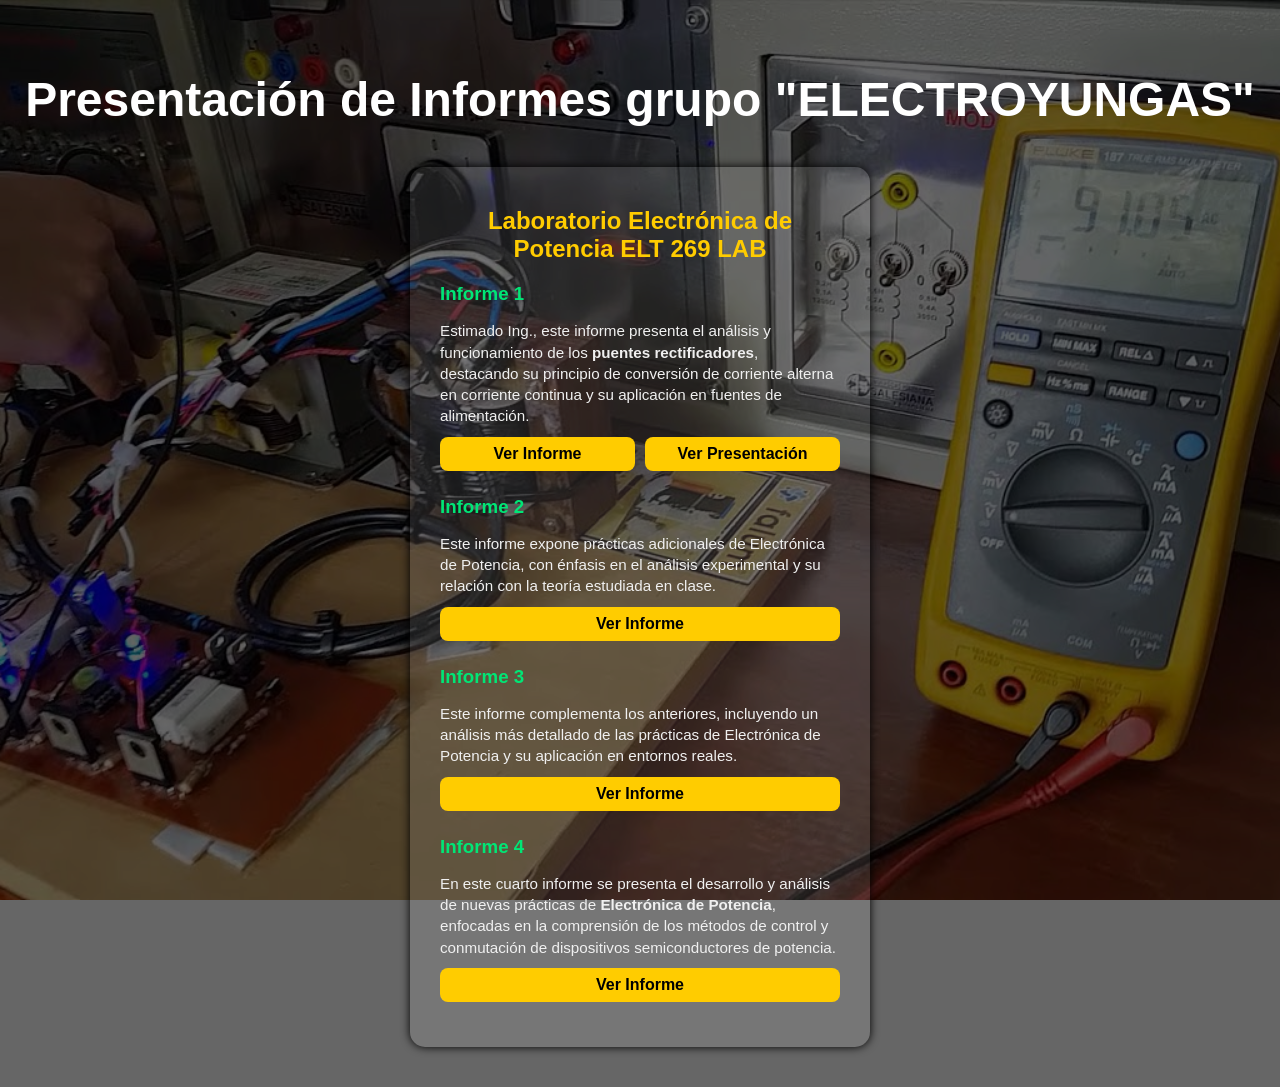
==== index.html @ ff1cd010 "Initial Commit" ====
<!DOCTYPE html>
<html lang="es">
<head>
  <meta charset="UTF-8">
  <title>Presentación de Informes</title>
  <link rel="stylesheet" href="style.css">
</head>
<body>
  <div class="overlay">
    <h1>Presentación de Informes grupo "ELECTROYUNGAS"</h1>
    <div class="materias">
      
      <!-- Materia 1 -->
      <div class="materia">
        <h2>Laboratorio Electrónica de Potencia ELT 269 LAB</h2>
        
        <!-- Informe 1 -->
        <div class="informe">
          <h3>Informe 1</h3>
          <p>
            Estimado Ing., este informe presenta el análisis y funcionamiento de los 
            <strong>puentes rectificadores</strong>, destacando su principio de conversión 
            de corriente alterna en corriente continua y su aplicación en fuentes de alimentación.
          </p>
          <div class="botones">
            <a href="https://docs.google.com/document/d/13tBvNMv3QssZ59naB4xxZRlHydk0UFiBJuLDNBERb7E/edit?usp=sharing" target="_blank">
              Ver Informe
            </a>
            <a href="https://www.canva.com/design/DAGypgE8FPc/jbNqWYbrwg2-ulMjfQarPw/edit?utm_content=DAGypgE8FPc&utm_campaign=designshare&utm_medium=link2&utm_source=sharebutton" target="_blank">
              Ver Presentación
            </a>
          </div>
        </div>

        <!-- Informe 2 -->
        <div class="informe">
          <h3>Informe 2</h3>
          <p>
            Este informe expone prácticas adicionales de Electrónica de Potencia, con 
            énfasis en el análisis experimental y su relación con la teoría estudiada en clase.
          </p>
          <div class="botones">
            <a href="https://docs.google.com/document/d/15ueU_5zdrtqamwUefFPi_OGFDBPoNG1Umf9JYPYOMIY/edit?tab=t.0" target="_blank">
              Ver Informe
            </a>
          </div>
        </div>

        <!-- Informe 3 -->
        <div class="informe">
          <h3>Informe 3</h3>
          <p>
            Este informe complementa los anteriores, incluyendo un análisis más detallado 
            de las prácticas de Electrónica de Potencia y su aplicación en entornos reales.
          </p>
          <div class="botones">
            <a href="https://docs.google.com/document/d/1NW2rpn6GUglO9C6VULrVxtNxUHVk1zSYzwfw1SOOIrk/edit?tab=t.0" target="_blank">
              Ver Informe
            </a>
          </div>
        </div>

        <!-- Informe 4 (nuevo) -->
        <div class="informe">
          <h3>Informe 4</h3>
          <p>
            En este cuarto informe se presenta el desarrollo y análisis de nuevas prácticas de 
            <strong>Electrónica de Potencia</strong>, enfocadas en la comprensión de los métodos 
            de control y conmutación de dispositivos semiconductores de potencia.
          </p>
          <div class="botones">
            <a href="https://docs.google.com/document/d/1Zd4hVSQu0c6PB7vIRrndIyfEV81gLl6BtMgcRX7oHMU/edit?tab=t.0" target="_blank">
              Ver Informe
            </a>
            <!-- Si tienes una presentación para este informe, puedes agregar otro enlace -->
          </div>
        </div>

      </div>

    </div>
  </div>
</body>
</html>
---- style.css ----
body {
  margin: 0;
  padding: 0;
  font-family: Arial, sans-serif;
  color: white;
  text-align: center;
  background: url("tu-foto.jpg") no-repeat center center fixed;
  background-size: cover;
}

.overlay {
  background-color: rgba(0,0,0,0.6);
  min-height: 100vh;
  padding: 40px 20px;
}

h1 {
  font-size: 3rem;
  margin-bottom: 40px;
}

.materias {
  display: flex;
  gap: 50px;
  flex-wrap: wrap;
  justify-content: center;
}

.materia {
  background: rgba(255, 255, 255, 0.1);
  padding: 20px 30px;
  border-radius: 15px;
  box-shadow: 0 0 10px black;
  min-width: 300px;
  max-width: 400px;
  text-align: left;
}

.materia h2 {
  margin-bottom: 20px;
  color: #ffcc00;
  text-align: center;
}

.informe {
  margin-bottom: 25px;
}

.informe h3 {
  margin-bottom: 10px;
  color: #00e676;
}

.informe p {
  font-size: 0.95rem;
  line-height: 1.4;
  margin-bottom: 10px;
  color: #f0f0f0;
}

.botones {
  display: flex;
  gap: 10px;
  margin-top: 10px;
}

.botones a {
  flex: 1;
  text-align: center;
  background: #ffcc00;
  color: black;
  text-decoration: none;
  font-weight: bold;
  padding: 8px 15px;
  border-radius: 8px;
  transition: background 0.3s;
}

.botones a:hover {
  background: #ffaa00;
}
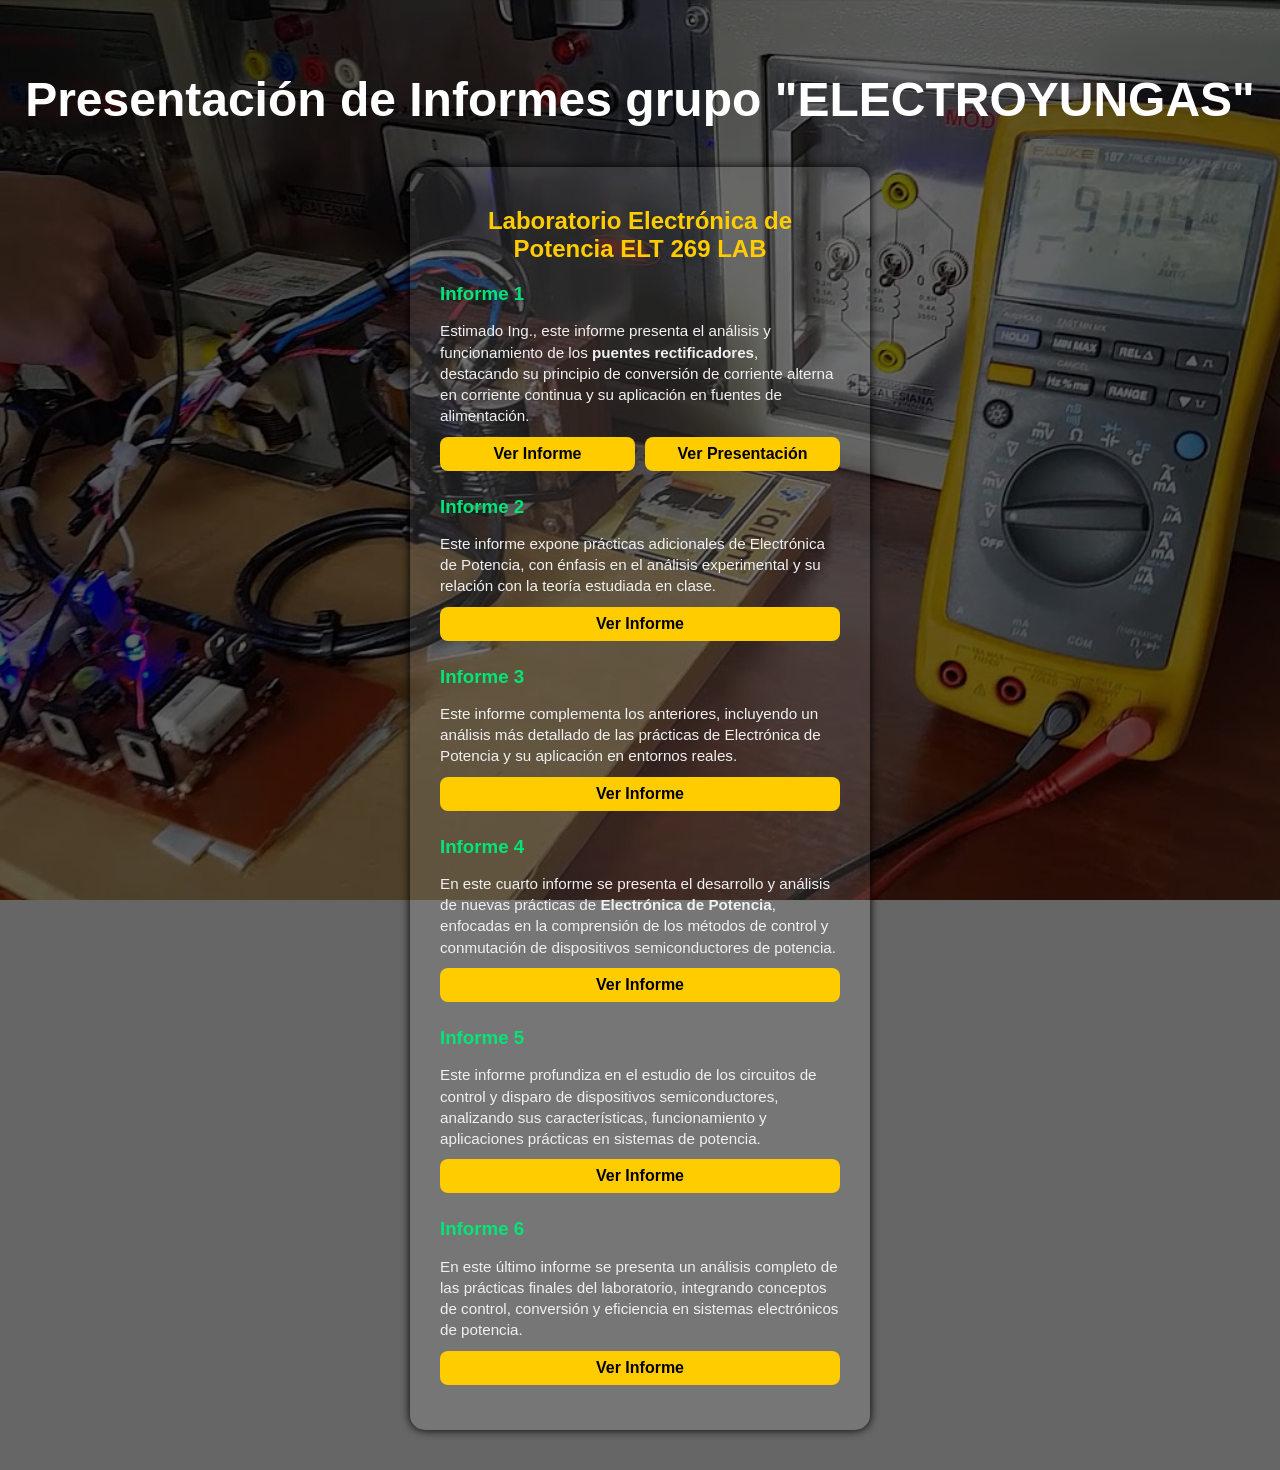
==== commit 1ece58b1: "Add files via upload" ====
--- a/index.html
+++ b/index.html
@@ -60,7 +60,7 @@
           </div>
         </div>
 
-        <!-- Informe 4 (nuevo) -->
+        <!-- Informe 4 -->
         <div class="informe">
           <h3>Informe 4</h3>
           <p>
@@ -72,7 +72,36 @@
             <a href="https://docs.google.com/document/d/1Zd4hVSQu0c6PB7vIRrndIyfEV81gLl6BtMgcRX7oHMU/edit?tab=t.0" target="_blank">
               Ver Informe
             </a>
-            <!-- Si tienes una presentación para este informe, puedes agregar otro enlace -->
+          </div>
+        </div>
+
+        <!-- Informe 5 -->
+        <div class="informe">
+          <h3>Informe 5</h3>
+          <p>
+            Este informe profundiza en el estudio de los circuitos de control y disparo de 
+            dispositivos semiconductores, analizando sus características, funcionamiento 
+            y aplicaciones prácticas en sistemas de potencia.
+          </p>
+          <div class="botones">
+            <a href="https://docs.google.com/document/d/1thpzLAS3eEb73jAuiGVEcld_ZchaVSChCdIfa2SFxPQ/edit?tab=t.0" target="_blank">
+              Ver Informe
+            </a>
+          </div>
+        </div>
+
+        <!-- Informe 6 -->
+        <div class="informe">
+          <h3>Informe 6</h3>
+          <p>
+            En este último informe se presenta un análisis completo de las prácticas finales 
+            del laboratorio, integrando conceptos de control, conversión y eficiencia en 
+            sistemas electrónicos de potencia.
+          </p>
+          <div class="botones">
+            <a href="https://docs.google.com/document/d/1jhh3tQMKBNjR_9XNKM8a8xd17-ADAlxlxQGWMEimGzc/edit?tab=t.0" target="_blank">
+              Ver Informe
+            </a>
           </div>
         </div>
 
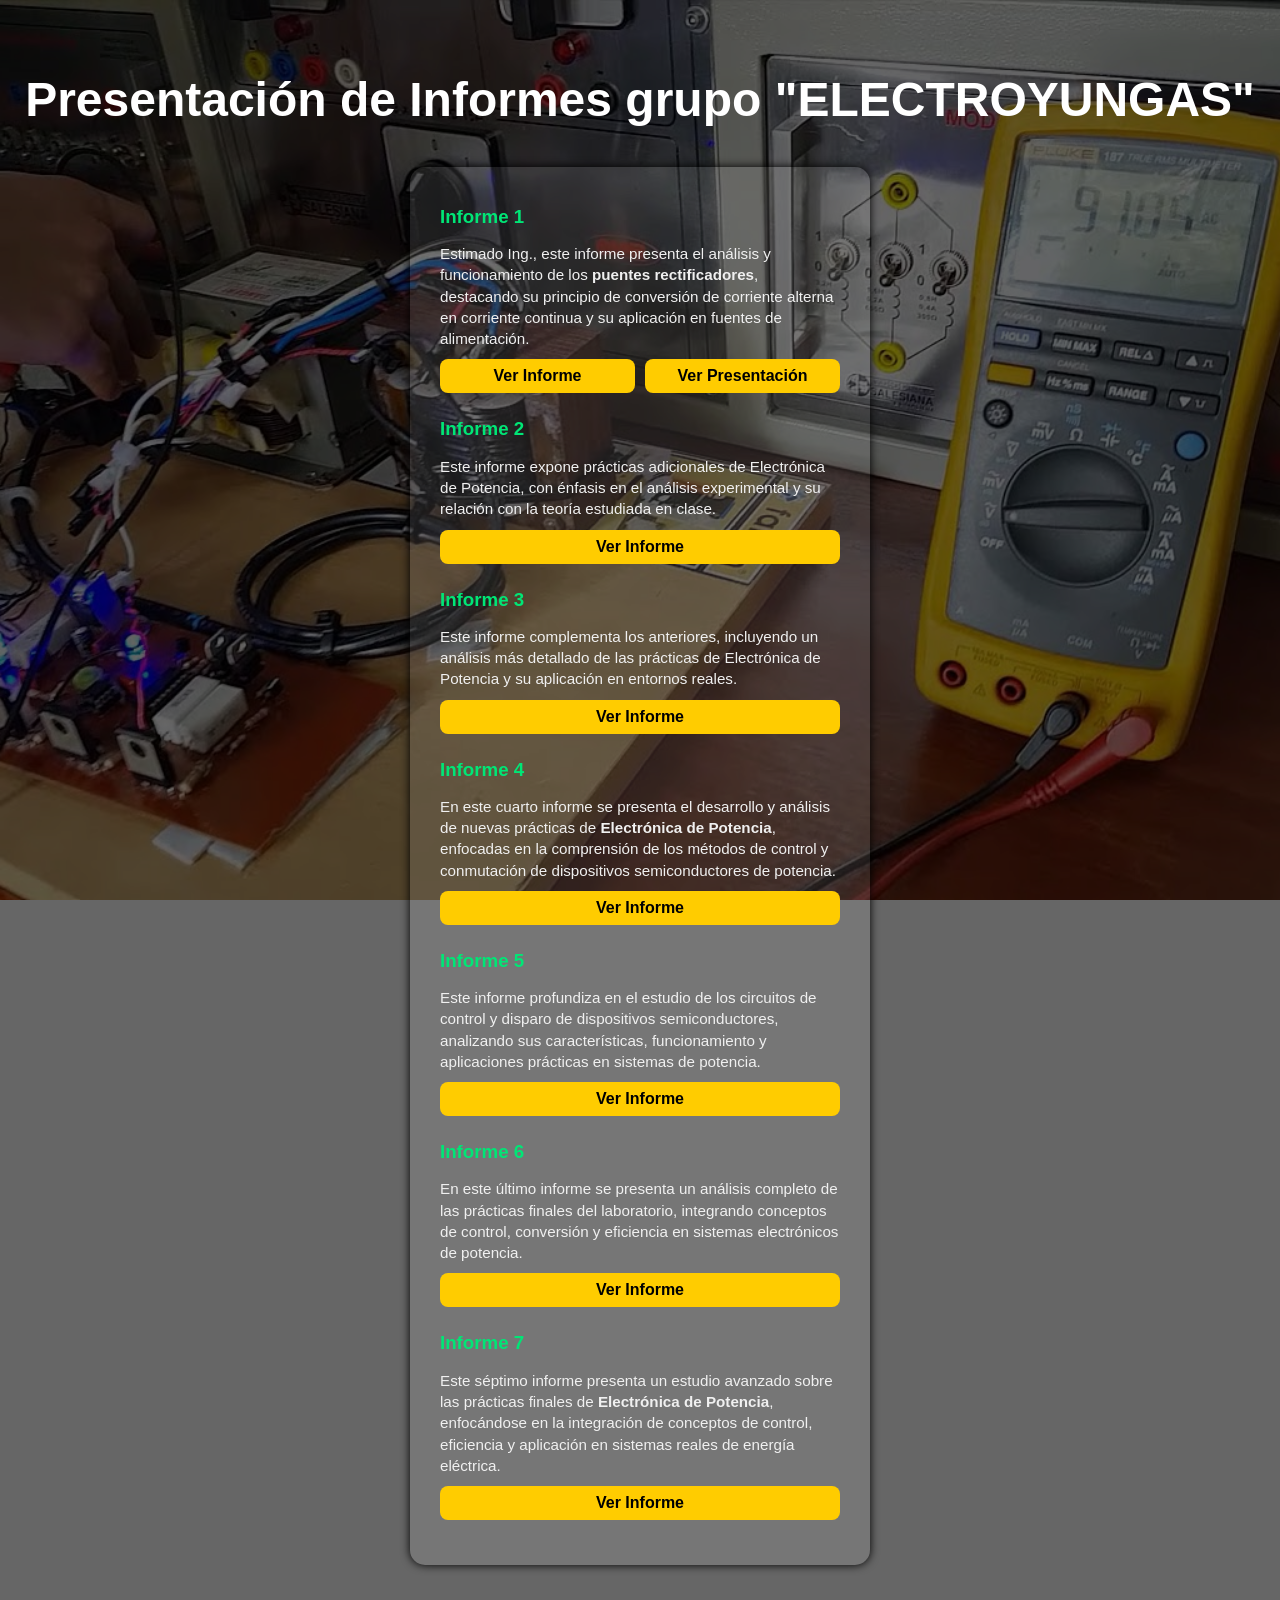
==== commit 2cd5e96f: "Commit Initial" ====
--- a/index.html
+++ b/index.html
@@ -1,113 +1,102 @@
 <!DOCTYPE html>
 <html lang="es">
 <head>
-  <meta charset="UTF-8">
-  <title>Presentación de Informes</title>
-  <link rel="stylesheet" href="style.css">
+    <meta charset="UTF-8">
+    <title>Presentación de Informes</title>
+    <link rel="stylesheet" href="style.css">
 </head>
 <body>
-  <div class="overlay">
-    <h1>Presentación de Informes grupo "ELECTROYUNGAS"</h1>
-    <div class="materias">
-      
-      <!-- Materia 1 -->
-      <div class="materia">
-        <h2>Laboratorio Electrónica de Potencia ELT 269 LAB</h2>
-        
-        <!-- Informe 1 -->
-        <div class="informe">
-          <h3>Informe 1</h3>
-          <p>
-            Estimado Ing., este informe presenta el análisis y funcionamiento de los 
-            <strong>puentes rectificadores</strong>, destacando su principio de conversión 
-            de corriente alterna en corriente continua y su aplicación en fuentes de alimentación.
-          </p>
-          <div class="botones">
-            <a href="https://docs.google.com/document/d/13tBvNMv3QssZ59naB4xxZRlHydk0UFiBJuLDNBERb7E/edit?usp=sharing" target="_blank">
-              Ver Informe
-            </a>
-            <a href="https://www.canva.com/design/DAGypgE8FPc/jbNqWYbrwg2-ulMjfQarPw/edit?utm_content=DAGypgE8FPc&utm_campaign=designshare&utm_medium=link2&utm_source=sharebutton" target="_blank">
-              Ver Presentación
-            </a>
-          </div>
+    <div class="overlay">
+        <h1>Presentación de Informes grupo "ELECTROYUNGAS"</h1>
+        <div class="materias">
+            <div class="materia">
+                <!-- Contenedor en dos columnas -->
+                <div class="columnas">
+                     <!-- Columna izquierda: informes 1 a 4 -->
+                    <div class="columna">
+                        <div class="informe">
+                            <h3>Informe 1</h3>
+                            <p>
+                                Estimado Ing., este informe presenta el análisis y funcionamiento de los
+                                <strong>puentes rectificadores</strong>, destacando su principio de conversión
+                                de corriente alterna en corriente continua y su aplicación en fuentes de alimentación.
+                            </p>
+                            <div class="botones">
+                                <a href="https://docs.google.com/document/d/13tBvNMv3QssZ59naB4xxZRlHydk0UFiBJuLDNBERb7E/edit?usp=sharing" target="_blank">Ver Informe</a>
+                                <a href="https://www.canva.com/design/DAGypgE8FPc/jbNqWYbrwg2-ulMjfQarPw/edit?utm_content=DAGypgE8FPc&utm_campaign=designshare&utm_medium=link2&utm_source=sharebutton" target="_blank">Ver Presentación</a>
+                            </div>
+                        </div>
+                        <div class="informe">
+                            <h3>Informe 2</h3>
+                            <p>
+                                Este informe expone prácticas adicionales de Electrónica de Potencia, con
+                                énfasis en el análisis experimental y su relación con la teoría estudiada en clase.
+                            </p>
+                            <div class="botones">
+                                <a href="https://docs.google.com/document/d/15ueU_5zdrtqamwUefFPi_OGFDBPoNG1Umf9JYPYOMIY/edit?tab=t.0" target="_blank">Ver Informe</a>
+                            </div>
+                        </div>
+                        <div class="informe">
+                            <h3>Informe 3</h3>
+                            <p>
+                                Este informe complementa los anteriores, incluyendo un análisis más detallado
+                                de las prácticas de Electrónica de Potencia y su aplicación en entornos reales.
+                            </p>
+                            <div class="botones">
+                                <a href="https://docs.google.com/document/d/1NW2rpn6GUglO9C6VULrVxtNxUHVk1zSYzwfw1SOOIrk/edit?tab=t.0" target="_blank">Ver Informe</a>
+                            </div>
+                        </div>
+                        <div class="informe">
+                            <h3>Informe 4</h3>
+                            <p>
+                                En este cuarto informe se presenta el desarrollo y análisis de nuevas prácticas de
+                                <strong>Electrónica de Potencia</strong>, enfocadas en la comprensión de los métodos
+                                de control y conmutación de dispositivos semiconductores de potencia.
+                            </p>
+                            <div class="botones">
+                                <a href="https://docs.google.com/document/d/1Zd4hVSQu0c6PB7vIRrndIyfEV81gLl6BtMgcRX7oHMU/edit?tab=t.0" target="_blank">Ver Informe</a>
+                            </div>
+                        </div>
+                    </div>
+                     <!-- Columna derecha: informes 5 a 7 -->
+                    <div class="columna">
+                        <div class="informe">
+                            <h3>Informe 5</h3>
+                            <p>
+                                Este informe profundiza en el estudio de los circuitos de control y disparo de
+                                dispositivos semiconductores, analizando sus características, funcionamiento
+                                y aplicaciones prácticas en sistemas de potencia.
+                            </p>
+                            <div class="botones">
+                                <a href="https://docs.google.com/document/d/1thpzLAS3eEb73jAuiGVEcld_ZchaVSChCdIfa2SFxPQ/edit?tab=t.0" target="_blank">Ver Informe</a>
+                            </div>
+                        </div>
+                        <div class="informe">
+                            <h3>Informe 6</h3>
+                            <p>
+                                En este último informe se presenta un análisis completo de las prácticas finales
+                                del laboratorio, integrando conceptos de control, conversión y eficiencia en
+                                sistemas electrónicos de potencia.
+                            </p>
+                            <div class="botones">
+                                <a href="https://docs.google.com/document/d/1jhh3tQMKBNjR_9XNKM8a8xd17-ADAlxlxQGWMEimGzc/edit?tab=t.0" target="_blank">Ver Informe</a>
+                            </div>
+                        </div>
+                        <div class="informe">
+                            <h3>Informe 7</h3>
+                            <p>
+                                Este séptimo informe presenta un estudio avanzado sobre las prácticas finales de
+                                <strong>Electrónica de Potencia</strong>, enfocándose en la integración de conceptos
+                                de control, eficiencia y aplicación en sistemas reales de energía eléctrica.
+                            </p>
+                            <div class="botones">
+                                <a href="https://docs.google.com/document/d/1fnaEvRSXlhhEyONyHf6gu6GGcvIfrQNTp30E-cbix_E/edit?tab=t.0" target="_blank">Ver Informe</a>
+                            </div>
+                        </div>
+                    </div>
+                </div>
+            </div>
         </div>
-
-        <!-- Informe 2 -->
-        <div class="informe">
-          <h3>Informe 2</h3>
-          <p>
-            Este informe expone prácticas adicionales de Electrónica de Potencia, con 
-            énfasis en el análisis experimental y su relación con la teoría estudiada en clase.
-          </p>
-          <div class="botones">
-            <a href="https://docs.google.com/document/d/15ueU_5zdrtqamwUefFPi_OGFDBPoNG1Umf9JYPYOMIY/edit?tab=t.0" target="_blank">
-              Ver Informe
-            </a>
-          </div>
-        </div>
-
-        <!-- Informe 3 -->
-        <div class="informe">
-          <h3>Informe 3</h3>
-          <p>
-            Este informe complementa los anteriores, incluyendo un análisis más detallado 
-            de las prácticas de Electrónica de Potencia y su aplicación en entornos reales.
-          </p>
-          <div class="botones">
-            <a href="https://docs.google.com/document/d/1NW2rpn6GUglO9C6VULrVxtNxUHVk1zSYzwfw1SOOIrk/edit?tab=t.0" target="_blank">
-              Ver Informe
-            </a>
-          </div>
-        </div>
-
-        <!-- Informe 4 -->
-        <div class="informe">
-          <h3>Informe 4</h3>
-          <p>
-            En este cuarto informe se presenta el desarrollo y análisis de nuevas prácticas de 
-            <strong>Electrónica de Potencia</strong>, enfocadas en la comprensión de los métodos 
-            de control y conmutación de dispositivos semiconductores de potencia.
-          </p>
-          <div class="botones">
-            <a href="https://docs.google.com/document/d/1Zd4hVSQu0c6PB7vIRrndIyfEV81gLl6BtMgcRX7oHMU/edit?tab=t.0" target="_blank">
-              Ver Informe
-            </a>
-          </div>
-        </div>
-
-        <!-- Informe 5 -->
-        <div class="informe">
-          <h3>Informe 5</h3>
-          <p>
-            Este informe profundiza en el estudio de los circuitos de control y disparo de 
-            dispositivos semiconductores, analizando sus características, funcionamiento 
-            y aplicaciones prácticas en sistemas de potencia.
-          </p>
-          <div class="botones">
-            <a href="https://docs.google.com/document/d/1thpzLAS3eEb73jAuiGVEcld_ZchaVSChCdIfa2SFxPQ/edit?tab=t.0" target="_blank">
-              Ver Informe
-            </a>
-          </div>
-        </div>
-
-        <!-- Informe 6 -->
-        <div class="informe">
-          <h3>Informe 6</h3>
-          <p>
-            En este último informe se presenta un análisis completo de las prácticas finales 
-            del laboratorio, integrando conceptos de control, conversión y eficiencia en 
-            sistemas electrónicos de potencia.
-          </p>
-          <div class="botones">
-            <a href="https://docs.google.com/document/d/1jhh3tQMKBNjR_9XNKM8a8xd17-ADAlxlxQGWMEimGzc/edit?tab=t.0" target="_blank">
-              Ver Informe
-            </a>
-          </div>
-        </div>
-
-      </div>
-
     </div>
-  </div>
 </body>
 </html>
--- a/style.css
+++ b/style.css
@@ -78,4 +78,4 @@
 
 .botones a:hover {
   background: #ffaa00;
-}
+}
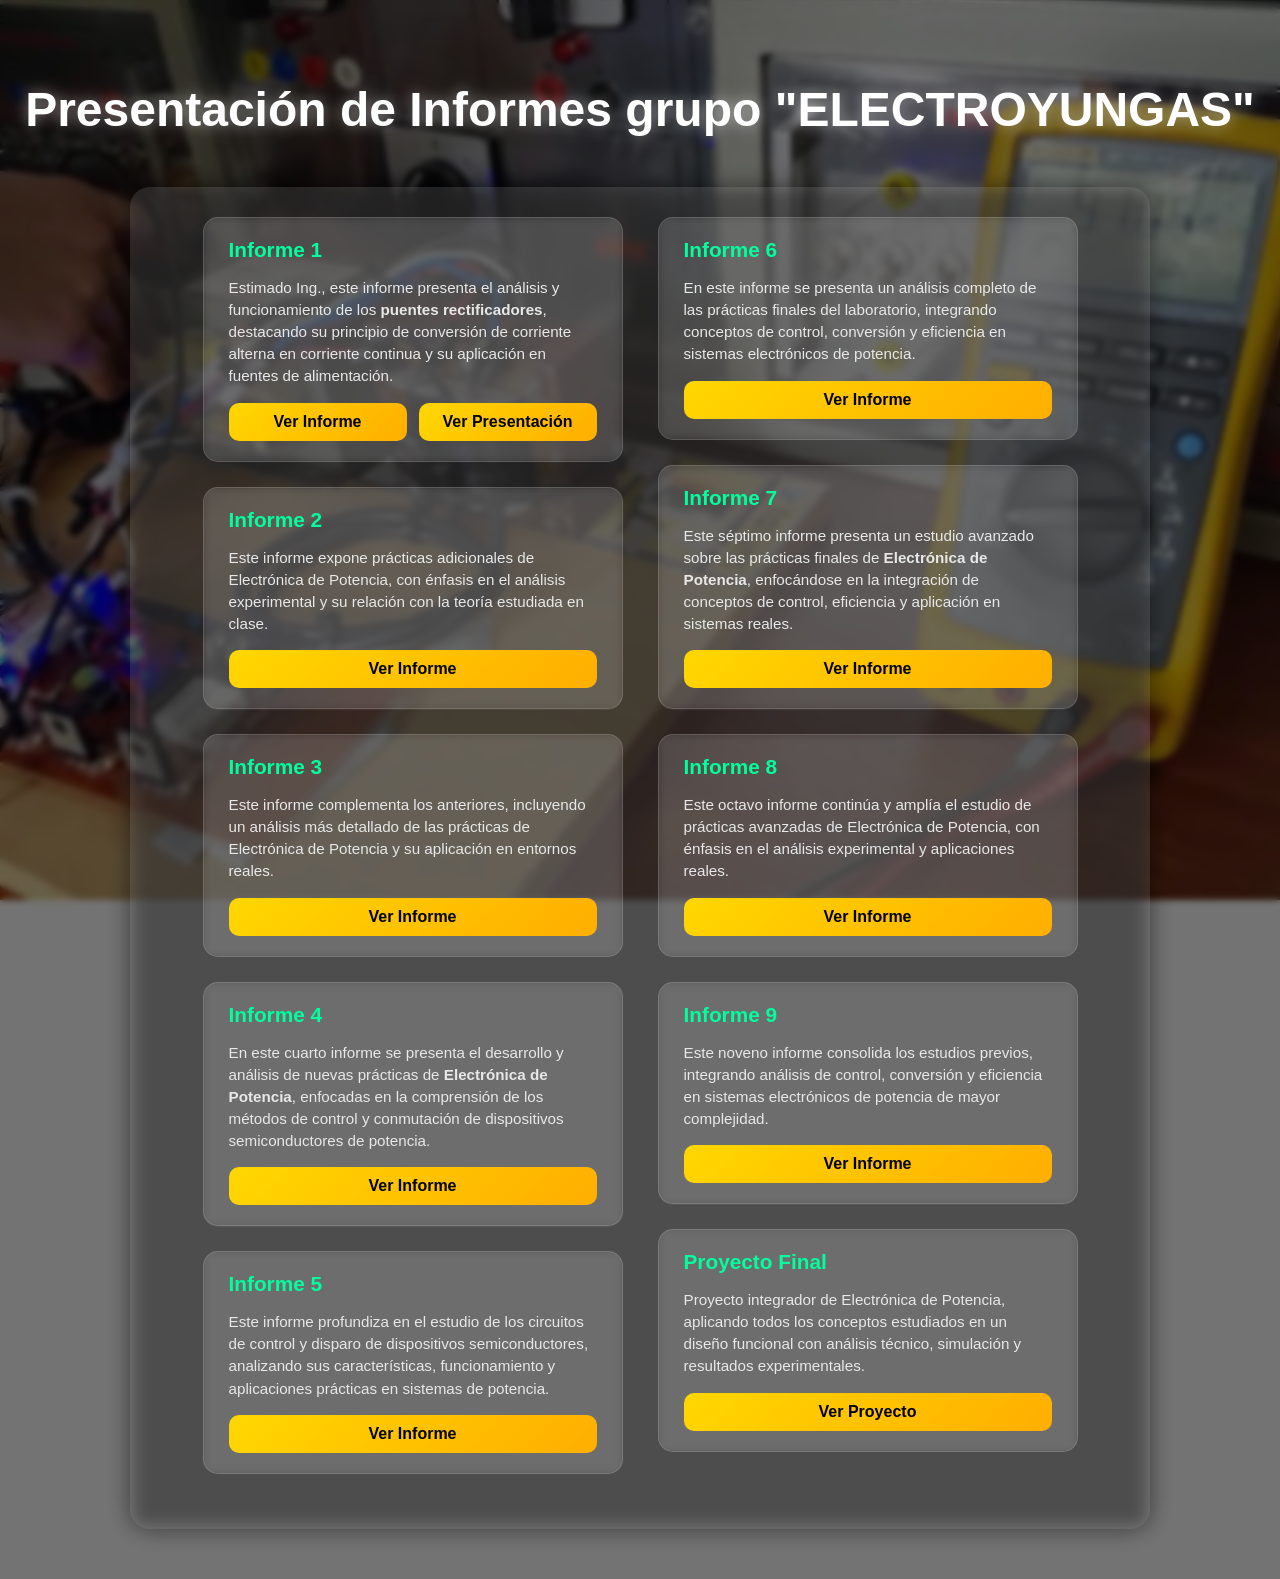
==== commit ff747599: "Commit Initial" ====
--- a/index.html
+++ b/index.html
@@ -8,12 +8,14 @@
 <body>
     <div class="overlay">
         <h1>Presentación de Informes grupo "ELECTROYUNGAS"</h1>
+
         <div class="materias">
             <div class="materia">
-                <!-- Contenedor en dos columnas -->
                 <div class="columnas">
-                     <!-- Columna izquierda: informes 1 a 4 -->
+
+                    <!-- COLUMNA IZQUIERDA: INFORMES 1 A 5 -->
                     <div class="columna">
+
                         <div class="informe">
                             <h3>Informe 1</h3>
                             <p>
@@ -26,6 +28,7 @@
                                 <a href="https://www.canva.com/design/DAGypgE8FPc/jbNqWYbrwg2-ulMjfQarPw/edit?utm_content=DAGypgE8FPc&utm_campaign=designshare&utm_medium=link2&utm_source=sharebutton" target="_blank">Ver Presentación</a>
                             </div>
                         </div>
+
                         <div class="informe">
                             <h3>Informe 2</h3>
                             <p>
@@ -36,6 +39,7 @@
                                 <a href="https://docs.google.com/document/d/15ueU_5zdrtqamwUefFPi_OGFDBPoNG1Umf9JYPYOMIY/edit?tab=t.0" target="_blank">Ver Informe</a>
                             </div>
                         </div>
+
                         <div class="informe">
                             <h3>Informe 3</h3>
                             <p>
@@ -46,6 +50,7 @@
                                 <a href="https://docs.google.com/document/d/1NW2rpn6GUglO9C6VULrVxtNxUHVk1zSYzwfw1SOOIrk/edit?tab=t.0" target="_blank">Ver Informe</a>
                             </div>
                         </div>
+
                         <div class="informe">
                             <h3>Informe 4</h3>
                             <p>
@@ -57,9 +62,7 @@
                                 <a href="https://docs.google.com/document/d/1Zd4hVSQu0c6PB7vIRrndIyfEV81gLl6BtMgcRX7oHMU/edit?tab=t.0" target="_blank">Ver Informe</a>
                             </div>
                         </div>
-                    </div>
-                     <!-- Columna derecha: informes 5 a 7 -->
-                    <div class="columna">
+
                         <div class="informe">
                             <h3>Informe 5</h3>
                             <p>
@@ -71,10 +74,16 @@
                                 <a href="https://docs.google.com/document/d/1thpzLAS3eEb73jAuiGVEcld_ZchaVSChCdIfa2SFxPQ/edit?tab=t.0" target="_blank">Ver Informe</a>
                             </div>
                         </div>
+
+                    </div>
+
+                    <!-- COLUMNA DERECHA: INFORMES 6 A 9 + PROYECTO -->
+                    <div class="columna">
+
                         <div class="informe">
                             <h3>Informe 6</h3>
                             <p>
-                                En este último informe se presenta un análisis completo de las prácticas finales
+                                En este informe se presenta un análisis completo de las prácticas finales
                                 del laboratorio, integrando conceptos de control, conversión y eficiencia en
                                 sistemas electrónicos de potencia.
                             </p>
@@ -82,21 +91,60 @@
                                 <a href="https://docs.google.com/document/d/1jhh3tQMKBNjR_9XNKM8a8xd17-ADAlxlxQGWMEimGzc/edit?tab=t.0" target="_blank">Ver Informe</a>
                             </div>
                         </div>
+
                         <div class="informe">
                             <h3>Informe 7</h3>
                             <p>
                                 Este séptimo informe presenta un estudio avanzado sobre las prácticas finales de
                                 <strong>Electrónica de Potencia</strong>, enfocándose en la integración de conceptos
-                                de control, eficiencia y aplicación en sistemas reales de energía eléctrica.
+                                de control, eficiencia y aplicación en sistemas reales.
                             </p>
                             <div class="botones">
                                 <a href="https://docs.google.com/document/d/1fnaEvRSXlhhEyONyHf6gu6GGcvIfrQNTp30E-cbix_E/edit?tab=t.0" target="_blank">Ver Informe</a>
                             </div>
                         </div>
+
+                        <div class="informe">
+                            <h3>Informe 8</h3>
+                            <p>
+                                Este octavo informe continúa y amplía el estudio de prácticas avanzadas de
+                                Electrónica de Potencia, con énfasis en el análisis experimental y aplicaciones reales.
+                            </p>
+                            <div class="botones">
+                                <a href="https://docs.google.com/document/d/1wRlSj11R-byMrSxcDi3eLVqGZCjOFQa_rwaZvww-7_w/edit?tab=t.0" target="_blank">Ver Informe</a>
+                            </div>
+                        </div>
+
+                        <!-- NUEVO INFORME 9 -->
+                        <div class="informe">
+                            <h3>Informe 9</h3>
+                            <p>
+                                Este noveno informe consolida los estudios previos, integrando análisis de control,
+                                conversión y eficiencia en sistemas electrónicos de potencia de mayor complejidad.
+                            </p>
+                            <div class="botones">
+                                <a href="https://docs.google.com/document/d/1VGFGmPArT4GndI88R69MCkn8k3-P1KhsgNA1GKkxv3c/edit?tab=t.0" target="_blank">Ver Informe</a>
+                            </div>
+                        </div>
+
+                        <!-- PROYECTO FINAL -->
+                        <div class="informe">
+                            <h3>Proyecto Final</h3>
+                            <p>
+                                Proyecto integrador de Electrónica de Potencia, aplicando todos los conceptos estudiados
+                                en un diseño funcional con análisis técnico, simulación y resultados experimentales.
+                            </p>
+                            <div class="botones">
+                                <a href="https://docs.google.com/document/d/16nAdmp3Jg3U_vp3BtMuPMB7D9p2qKnwkjZMpbxWMi9M/edit?tab=t.0" target="_blank">Ver Proyecto</a>
+                            </div>
+                        </div>
+
                     </div>
+
                 </div>
             </div>
         </div>
+
     </div>
 </body>
 </html>
--- a/style.css
+++ b/style.css
@@ -1,81 +1,140 @@
+/* =================== ESTILOS GENERALES =================== */
+
 body {
   margin: 0;
   padding: 0;
-  font-family: Arial, sans-serif;
+  font-family: "Segoe UI", Arial, sans-serif;
   color: white;
-  text-align: center;
   background: url("tu-foto.jpg") no-repeat center center fixed;
   background-size: cover;
 }
 
 .overlay {
-  background-color: rgba(0,0,0,0.6);
+  background-color: rgba(0, 0, 0, 0.55);
   min-height: 100vh;
-  padding: 40px 20px;
+  padding: 50px 20px;
+  backdrop-filter: blur(3px);
 }
 
 h1 {
   font-size: 3rem;
-  margin-bottom: 40px;
-}
-
-.materias {
-  display: flex;
-  gap: 50px;
-  flex-wrap: wrap;
-  justify-content: center;
-}
-
-.materia {
-  background: rgba(255, 255, 255, 0.1);
-  padding: 20px 30px;
-  border-radius: 15px;
-  box-shadow: 0 0 10px black;
-  min-width: 300px;
-  max-width: 400px;
-  text-align: left;
-}
-
-.materia h2 {
-  margin-bottom: 20px;
-  color: #ffcc00;
+  font-weight: 700;
+  margin-bottom: 50px;
+  text-shadow: 0 0 15px rgba(255,255,255,0.5);
   text-align: center;
 }
 
+/* =================== TITULOS DE SECCIÓN =================== */
+
+h2 {
+  color: #ffd700;
+  margin-top: 30px;
+  margin-bottom: 20px;
+  font-size: 2rem;
+  text-shadow: 0 0 10px black;
+  text-align: center;
+}
+
+/* =================== TARJETAS - GLASSMORPHISM =================== */
+
+.materia {
+  background: rgba(255, 255, 255, 0.12);
+  padding: 30px 35px;
+  border-radius: 20px;
+  box-shadow: 0 0 25px rgba(0,0,0,0.5);
+  backdrop-filter: blur(10px);
+  max-width: 950px;
+  width: 100%;
+  margin: 0 auto; /* centra toda la tarjeta */
+}
+
+/* =================== CONTENEDOR DE COLUMNAS (CENTRADO) =================== */
+
+.columnas {
+  display: flex;
+  justify-content: center;     /* Centra horizontalmente */
+  align-items: flex-start;     /* Alinea arriba */
+  gap: 35px;
+  flex-wrap: wrap;
+  width: 100%;
+}
+
+.columna {
+  flex: 1;
+  min-width: 320px;           /* buena proporción */
+  max-width: 420px;           /* evita columnas demasiado grandes */
+}
+
+/* =================== TARJETA DE INFORME =================== */
+
 .informe {
+  background: rgba(255,255,255,0.07);
+  padding: 20px 25px;
+  border-radius: 15px;
   margin-bottom: 25px;
+  backdrop-filter: blur(5px);
+  border: 1px solid rgba(255,255,255,0.15);
+  transition: transform 0.2s, box-shadow 0.2s;
+}
+
+.informe:hover {
+  transform: translateY(-5px);
+  box-shadow: 0 10px 25px rgba(0,0,0,0.4);
 }
 
 .informe h3 {
-  margin-bottom: 10px;
-  color: #00e676;
+  margin: 0 0 10px 0;
+  color: #00ff9d;
+  font-size: 1.3rem;
 }
 
 .informe p {
   font-size: 0.95rem;
-  line-height: 1.4;
-  margin-bottom: 10px;
-  color: #f0f0f0;
+  color: #e8e8e8;
+  line-height: 1.45;
 }
+
+/* =================== BOTONES =================== */
 
 .botones {
   display: flex;
-  gap: 10px;
-  margin-top: 10px;
+  gap: 12px;
+  margin-top: 12px;
 }
 
 .botones a {
   flex: 1;
-  text-align: center;
-  background: #ffcc00;
-  color: black;
+  padding: 10px 15px;
+  border-radius: 10px;
   text-decoration: none;
   font-weight: bold;
-  padding: 8px 15px;
-  border-radius: 8px;
-  transition: background 0.3s;
+  color: black;
+  background: linear-gradient(135deg, #ffd700, #ffae00);
+  transition: transform 0.2s ease, box-shadow 0.2s ease;
+  text-align: center;
 }
 
 .botones a:hover {
-  background: #ffaa00;
-}+  transform: scale(1.07);
+  box-shadow: 0 0 10px #ffa500;
+}
+
+.botones a:active {
+  transform: scale(0.95);
+}
+
+/* =================== RESPONSIVE =================== */
+
+@media (max-width: 768px) {
+  h1 {
+    font-size: 2.3rem;
+  }
+
+  .materia {
+    padding: 25px;
+  }
+
+  .columna {
+    min-width: 100%;
+  }
+}
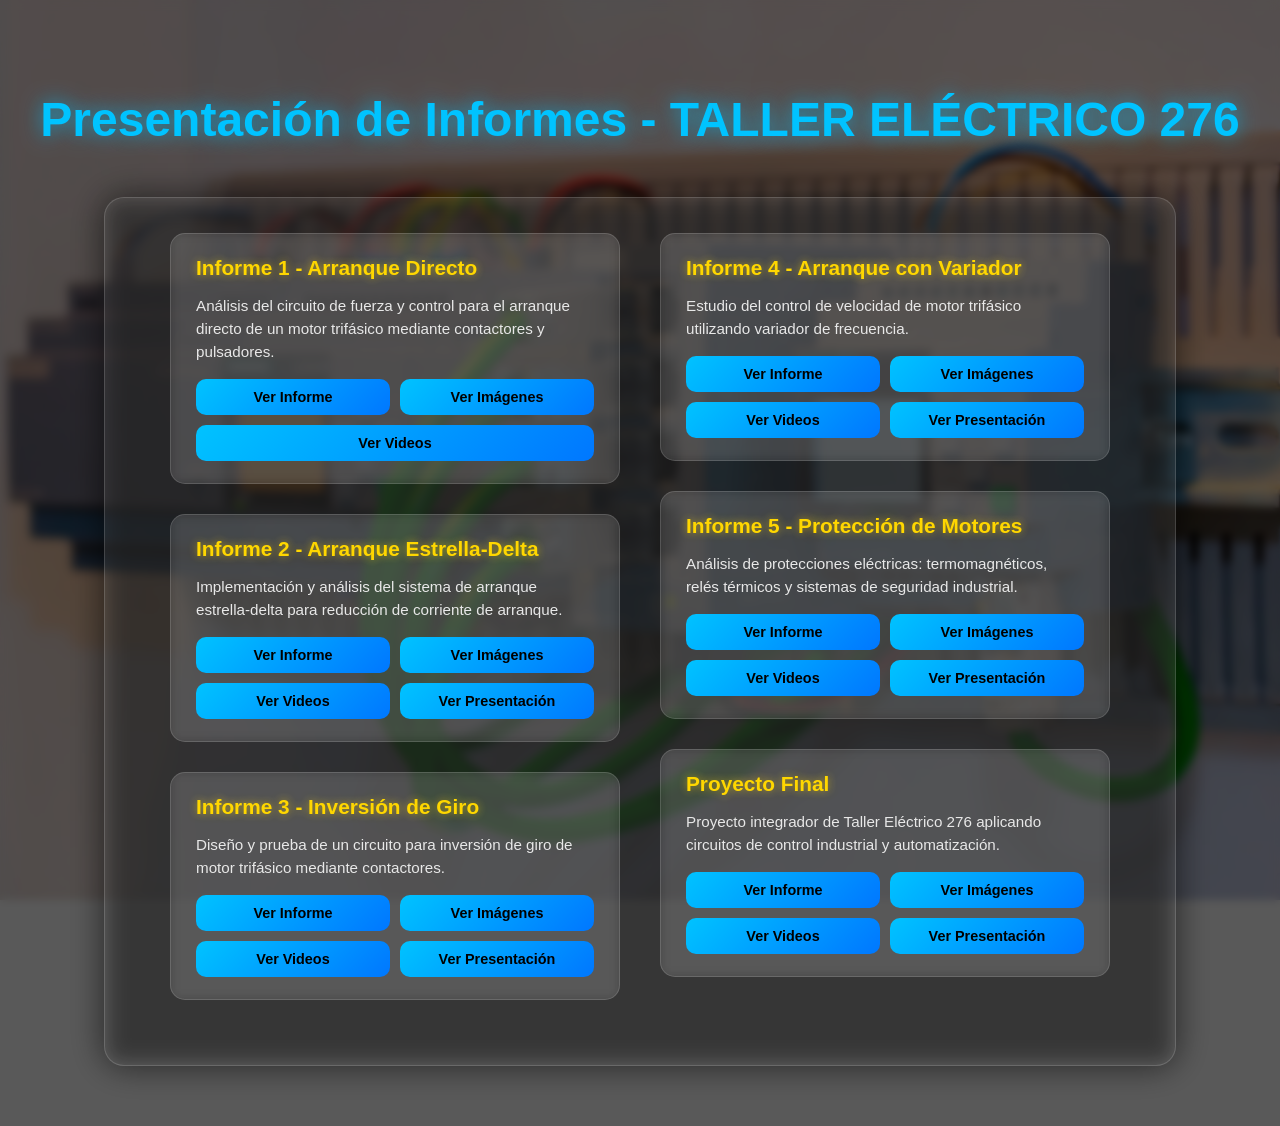
==== commit 4cd45115: "Add files via upload" ====
--- a/index.html
+++ b/index.html
@@ -2,128 +2,96 @@
 <html lang="es">
 <head>
     <meta charset="UTF-8">
-    <title>Presentación de Informes</title>
-    <link rel="stylesheet" href="style.css">
+    <title>Taller Eléctrico 276</title>
+    <link rel="stylesheet" href="styles.css">
 </head>
 <body>
     <div class="overlay">
-        <h1>Presentación de Informes grupo "ELECTROYUNGAS"</h1>
+        <h1>Presentación de Informes - TALLER ELÉCTRICO 276</h1>
 
         <div class="materias">
             <div class="materia">
                 <div class="columnas">
 
-                    <!-- COLUMNA IZQUIERDA: INFORMES 1 A 5 -->
+                    <!-- COLUMNA IZQUIERDA -->
                     <div class="columna">
 
+                      <!-- INFORME 1 - Arranque Directo -->
+<div class="informe">
+    <h3>Informe 1 - Arranque Directo</h3>
+    <p>
+        Análisis del circuito de fuerza y control para el arranque directo
+        de un motor trifásico mediante contactores y pulsadores.
+    </p>
+    <div class="botones">
+        <a href="https://docs.google.com/document/d/1lhF5umSKQTvqXJ3vDy_rLQ1Vb15Q6B2eOvox3z0ht60/edit?usp=sharing" target="_blank">Ver Informe</a>
+        <a href="https://www.canva.com/design/DAHCVUC96xE/DOcD1K_VhTfkwRwa-tdD_Q/edit?utm_content=DAHCVUC96xE&utm_campaign=designshare&utm_medium=link2&utm_source=sharebutton" target="_blank">Ver Imágenes</a>
+        <a href="https://drive.google.com/drive/folders/191h1ewUCzry856elRCxP8KDc7t8rXtwq?usp=drive_link" target="_blank">Ver Videos</a>
+    </div>
+</div>
+
+                        <!-- INFORME 2 -->
                         <div class="informe">
-                            <h3>Informe 1</h3>
+                            <h3>Informe 2 - Arranque Estrella-Delta</h3>
                             <p>
-                                Estimado Ing., este informe presenta el análisis y funcionamiento de los
-                                <strong>puentes rectificadores</strong>, destacando su principio de conversión
-                                de corriente alterna en corriente continua y su aplicación en fuentes de alimentación.
+                                Implementación y análisis del sistema de arranque estrella-delta
+                                para reducción de corriente de arranque.
                             </p>
                             <div class="botones">
-                                <a href="https://docs.google.com/document/d/13tBvNMv3QssZ59naB4xxZRlHydk0UFiBJuLDNBERb7E/edit?usp=sharing" target="_blank">Ver Informe</a>
-                                <a href="https://www.canva.com/design/DAGypgE8FPc/jbNqWYbrwg2-ulMjfQarPw/edit?utm_content=DAGypgE8FPc&utm_campaign=designshare&utm_medium=link2&utm_source=sharebutton" target="_blank">Ver Presentación</a>
+                                <a href="#" target="_blank">Ver Informe</a>
+                                <a href="#" target="_blank">Ver Imágenes</a>
+                                <a href="#" target="_blank">Ver Videos</a>
+                                <a href="#" target="_blank">Ver Presentación</a>
                             </div>
                         </div>
 
+                        <!-- INFORME 3 -->
                         <div class="informe">
-                            <h3>Informe 2</h3>
+                            <h3>Informe 3 - Inversión de Giro</h3>
                             <p>
-                                Este informe expone prácticas adicionales de Electrónica de Potencia, con
-                                énfasis en el análisis experimental y su relación con la teoría estudiada en clase.
+                                Diseño y prueba de un circuito para inversión de giro
+                                de motor trifásico mediante contactores.
                             </p>
                             <div class="botones">
-                                <a href="https://docs.google.com/document/d/15ueU_5zdrtqamwUefFPi_OGFDBPoNG1Umf9JYPYOMIY/edit?tab=t.0" target="_blank">Ver Informe</a>
-                            </div>
-                        </div>
-
-                        <div class="informe">
-                            <h3>Informe 3</h3>
-                            <p>
-                                Este informe complementa los anteriores, incluyendo un análisis más detallado
-                                de las prácticas de Electrónica de Potencia y su aplicación en entornos reales.
-                            </p>
-                            <div class="botones">
-                                <a href="https://docs.google.com/document/d/1NW2rpn6GUglO9C6VULrVxtNxUHVk1zSYzwfw1SOOIrk/edit?tab=t.0" target="_blank">Ver Informe</a>
-                            </div>
-                        </div>
-
-                        <div class="informe">
-                            <h3>Informe 4</h3>
-                            <p>
-                                En este cuarto informe se presenta el desarrollo y análisis de nuevas prácticas de
-                                <strong>Electrónica de Potencia</strong>, enfocadas en la comprensión de los métodos
-                                de control y conmutación de dispositivos semiconductores de potencia.
-                            </p>
-                            <div class="botones">
-                                <a href="https://docs.google.com/document/d/1Zd4hVSQu0c6PB7vIRrndIyfEV81gLl6BtMgcRX7oHMU/edit?tab=t.0" target="_blank">Ver Informe</a>
-                            </div>
-                        </div>
-
-                        <div class="informe">
-                            <h3>Informe 5</h3>
-                            <p>
-                                Este informe profundiza en el estudio de los circuitos de control y disparo de
-                                dispositivos semiconductores, analizando sus características, funcionamiento
-                                y aplicaciones prácticas en sistemas de potencia.
-                            </p>
-                            <div class="botones">
-                                <a href="https://docs.google.com/document/d/1thpzLAS3eEb73jAuiGVEcld_ZchaVSChCdIfa2SFxPQ/edit?tab=t.0" target="_blank">Ver Informe</a>
+                                <a href="#" target="_blank">Ver Informe</a>
+                                <a href="#" target="_blank">Ver Imágenes</a>
+                                <a href="#" target="_blank">Ver Videos</a>
+                                <a href="#" target="_blank">Ver Presentación</a>
                             </div>
                         </div>
 
                     </div>
 
-                    <!-- COLUMNA DERECHA: INFORMES 6 A 9 + PROYECTO -->
+                    <!-- COLUMNA DERECHA -->
                     <div class="columna">
 
+                        <!-- INFORME 4 -->
                         <div class="informe">
-                            <h3>Informe 6</h3>
+                            <h3>Informe 4 - Arranque con Variador</h3>
                             <p>
-                                En este informe se presenta un análisis completo de las prácticas finales
-                                del laboratorio, integrando conceptos de control, conversión y eficiencia en
-                                sistemas electrónicos de potencia.
+                                Estudio del control de velocidad de motor trifásico
+                                utilizando variador de frecuencia.
                             </p>
                             <div class="botones">
-                                <a href="https://docs.google.com/document/d/1jhh3tQMKBNjR_9XNKM8a8xd17-ADAlxlxQGWMEimGzc/edit?tab=t.0" target="_blank">Ver Informe</a>
+                                <a href="#" target="_blank">Ver Informe</a>
+                                <a href="#" target="_blank">Ver Imágenes</a>
+                                <a href="#" target="_blank">Ver Videos</a>
+                                <a href="#" target="_blank">Ver Presentación</a>
                             </div>
                         </div>
 
+                        <!-- INFORME 5 -->
                         <div class="informe">
-                            <h3>Informe 7</h3>
+                            <h3>Informe 5 - Protección de Motores</h3>
                             <p>
-                                Este séptimo informe presenta un estudio avanzado sobre las prácticas finales de
-                                <strong>Electrónica de Potencia</strong>, enfocándose en la integración de conceptos
-                                de control, eficiencia y aplicación en sistemas reales.
+                                Análisis de protecciones eléctricas: termomagnéticos,
+                                relés térmicos y sistemas de seguridad industrial.
                             </p>
                             <div class="botones">
-                                <a href="https://docs.google.com/document/d/1fnaEvRSXlhhEyONyHf6gu6GGcvIfrQNTp30E-cbix_E/edit?tab=t.0" target="_blank">Ver Informe</a>
-                            </div>
-                        </div>
-
-                        <div class="informe">
-                            <h3>Informe 8</h3>
-                            <p>
-                                Este octavo informe continúa y amplía el estudio de prácticas avanzadas de
-                                Electrónica de Potencia, con énfasis en el análisis experimental y aplicaciones reales.
-                            </p>
-                            <div class="botones">
-                                <a href="https://docs.google.com/document/d/1wRlSj11R-byMrSxcDi3eLVqGZCjOFQa_rwaZvww-7_w/edit?tab=t.0" target="_blank">Ver Informe</a>
-                            </div>
-                        </div>
-
-                        <!-- NUEVO INFORME 9 -->
-                        <div class="informe">
-                            <h3>Informe 9</h3>
-                            <p>
-                                Este noveno informe consolida los estudios previos, integrando análisis de control,
-                                conversión y eficiencia en sistemas electrónicos de potencia de mayor complejidad.
-                            </p>
-                            <div class="botones">
-                                <a href="https://docs.google.com/document/d/1VGFGmPArT4GndI88R69MCkn8k3-P1KhsgNA1GKkxv3c/edit?tab=t.0" target="_blank">Ver Informe</a>
+                                <a href="#" target="_blank">Ver Informe</a>
+                                <a href="#" target="_blank">Ver Imágenes</a>
+                                <a href="#" target="_blank">Ver Videos</a>
+                                <a href="#" target="_blank">Ver Presentación</a>
                             </div>
                         </div>
 
@@ -131,11 +99,14 @@
                         <div class="informe">
                             <h3>Proyecto Final</h3>
                             <p>
-                                Proyecto integrador de Electrónica de Potencia, aplicando todos los conceptos estudiados
-                                en un diseño funcional con análisis técnico, simulación y resultados experimentales.
+                                Proyecto integrador de Taller Eléctrico 276 aplicando
+                                circuitos de control industrial y automatización.
                             </p>
                             <div class="botones">
-                                <a href="https://docs.google.com/document/d/16nAdmp3Jg3U_vp3BtMuPMB7D9p2qKnwkjZMpbxWMi9M/edit?tab=t.0" target="_blank">Ver Proyecto</a>
+                                <a href="#" target="_blank">Ver Informe</a>
+                                <a href="#" target="_blank">Ver Imágenes</a>
+                                <a href="#" target="_blank">Ver Videos</a>
+                                <a href="#" target="_blank">Ver Presentación</a>
                             </div>
                         </div>
 
@@ -147,4 +118,4 @@
 
     </div>
 </body>
-</html>
+</html>
--- a/styles.css
+++ b/styles.css
@@ -0,0 +1,150 @@
+/* =================== ESTILOS GENERALES =================== */
+
+body {
+  margin: 0;
+  padding: 0;
+  font-family: "Segoe UI", Arial, sans-serif;
+  color: white;
+  background: url("tu-foto.jpg") no-repeat center center fixed;
+  background-size: cover;
+}
+
+/* CAPA OSCURA SOBRE LA IMAGEN */
+.overlay {
+  background: rgba(0, 0, 0, 0.65);
+  min-height: 100vh;
+  padding: 60px 20px;
+  backdrop-filter: blur(4px);
+}
+
+/* =================== TITULO PRINCIPAL =================== */
+
+h1 {
+  font-size: 3rem;
+  font-weight: 700;
+  margin-bottom: 50px;
+  text-align: center;
+  color: #00c3ff;
+  text-shadow: 0 0 20px rgba(0,195,255,0.7);
+}
+
+/* =================== TARJETA PRINCIPAL =================== */
+
+.materia {
+  background: rgba(255, 255, 255, 0.10);
+  padding: 35px;
+  border-radius: 20px;
+  box-shadow: 0 0 35px rgba(0,0,0,0.6);
+  backdrop-filter: blur(12px);
+  max-width: 1000px;
+  width: 100%;
+  margin: 0 auto;
+  border: 1px solid rgba(255,255,255,0.15);
+}
+
+/* =================== CONTENEDOR DE COLUMNAS =================== */
+
+.columnas {
+  display: flex;
+  justify-content: center;
+  align-items: flex-start;
+  gap: 40px;
+  flex-wrap: wrap;
+}
+
+.columna {
+  flex: 1;
+  min-width: 320px;
+  max-width: 450px;
+}
+
+/* =================== TARJETA DE INFORME =================== */
+
+.informe {
+  background: rgba(255,255,255,0.08);
+  padding: 22px 25px;
+  border-radius: 15px;
+  margin-bottom: 30px;
+  backdrop-filter: blur(6px);
+  border: 1px solid rgba(255,255,255,0.15);
+  transition: all 0.3s ease;
+}
+
+.informe:hover {
+  transform: translateY(-6px);
+  box-shadow: 0 15px 30px rgba(0,0,0,0.5);
+  border: 1px solid rgba(0,195,255,0.6);
+}
+
+/* TITULO INFORME */
+.informe h3 {
+  margin: 0 0 10px 0;
+  font-size: 1.3rem;
+  color: #ffd700;
+  text-shadow: 0 0 8px rgba(255,215,0,0.6);
+}
+
+/* DESCRIPCION */
+.informe p {
+  font-size: 0.95rem;
+  color: #e8e8e8;
+  line-height: 1.5;
+}
+
+/* =================== BOTONES =================== */
+
+.botones {
+  display: flex;
+  flex-wrap: wrap;
+  gap: 10px;
+  margin-top: 15px;
+}
+
+.botones a {
+  flex: 1;
+  min-width: 120px;
+  padding: 10px 12px;
+  border-radius: 10px;
+  text-decoration: none;
+  font-weight: bold;
+  font-size: 0.9rem;
+  color: black;
+  background: linear-gradient(135deg, #00c3ff, #0077ff);
+  transition: all 0.25s ease;
+  text-align: center;
+}
+
+/* HOVER */
+.botones a:hover {
+  transform: scale(1.08);
+  box-shadow: 0 0 15px #00c3ff;
+}
+
+/* CLICK */
+.botones a:active {
+  transform: scale(0.95);
+}
+
+/* =================== RESPONSIVE =================== */
+
+@media (max-width: 768px) {
+  h1 {
+    font-size: 2.2rem;
+  }
+
+  .materia {
+    padding: 25px;
+  }
+
+  .columna {
+    min-width: 100%;
+  }
+
+  .botones {
+    flex-direction: column;
+  }
+
+  .botones a {
+    width: 100%;
+  }
+}
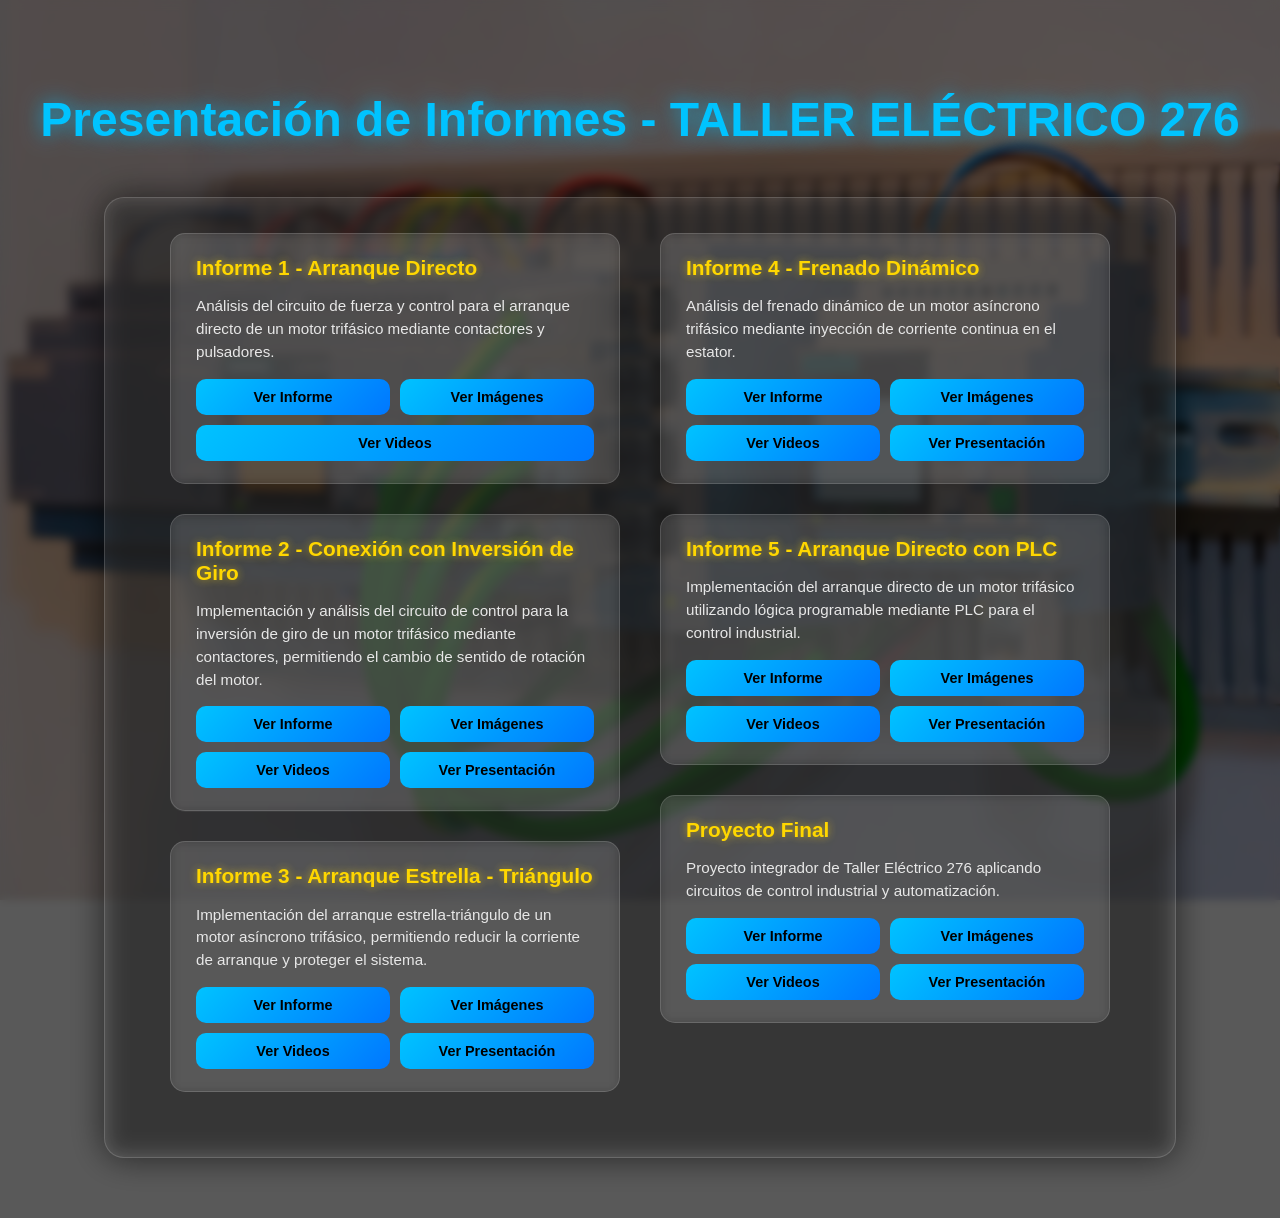
==== commit 85d0afe2: "Initial commit" ====
--- a/index.html
+++ b/index.html
@@ -16,29 +16,30 @@
                     <!-- COLUMNA IZQUIERDA -->
                     <div class="columna">
 
-                      <!-- INFORME 1 - Arranque Directo -->
-<div class="informe">
-    <h3>Informe 1 - Arranque Directo</h3>
-    <p>
-        Análisis del circuito de fuerza y control para el arranque directo
-        de un motor trifásico mediante contactores y pulsadores.
-    </p>
-    <div class="botones">
-        <a href="https://docs.google.com/document/d/1lhF5umSKQTvqXJ3vDy_rLQ1Vb15Q6B2eOvox3z0ht60/edit?usp=sharing" target="_blank">Ver Informe</a>
-        <a href="https://www.canva.com/design/DAHCVUC96xE/DOcD1K_VhTfkwRwa-tdD_Q/edit?utm_content=DAHCVUC96xE&utm_campaign=designshare&utm_medium=link2&utm_source=sharebutton" target="_blank">Ver Imágenes</a>
-        <a href="https://drive.google.com/drive/folders/191h1ewUCzry856elRCxP8KDc7t8rXtwq?usp=drive_link" target="_blank">Ver Videos</a>
-    </div>
-</div>
+                        <!-- INFORME 1 -->
+                        <div class="informe">
+                            <h3>Informe 1 - Arranque Directo</h3>
+                            <p>
+                                Análisis del circuito de fuerza y control para el arranque directo
+                                de un motor trifásico mediante contactores y pulsadores.
+                            </p>
+                            <div class="botones">
+                                <a href="https://docs.google.com/document/d/1lhF5umSKQTvqXJ3vDy_rLQ1Vb15Q6B2eOvox3z0ht60/edit?usp=sharing" target="_blank">Ver Informe</a>
+                                <a href="https://www.canva.com/design/DAHCVUC96xE/DOcD1K_VhTfkwRwa-tdD_Q/edit?utm_content=DAHCVUC96xE&utm_campaign=designshare&utm_medium=link2&utm_source=sharebutton" target="_blank">Ver Imágenes</a>
+                                <a href="https://drive.google.com/drive/folders/191h1ewUCzry856elRCxP8KDc7t8rXtwq?usp=drive_link" target="_blank">Ver Videos</a>
+                            </div>
+                        </div>
 
                         <!-- INFORME 2 -->
                         <div class="informe">
-                            <h3>Informe 2 - Arranque Estrella-Delta</h3>
+                            <h3>Informe 2 - Conexión con Inversión de Giro</h3>
                             <p>
-                                Implementación y análisis del sistema de arranque estrella-delta
-                                para reducción de corriente de arranque.
+                                Implementación y análisis del circuito de control para la 
+                                inversión de giro de un motor trifásico mediante contactores,
+                                permitiendo el cambio de sentido de rotación del motor.
                             </p>
                             <div class="botones">
-                                <a href="#" target="_blank">Ver Informe</a>
+                                <a href="https://docs.google.com/document/d/1nAUTdVM91Q_84QJA2Qsk55eCwwHwfJgZRRkJlZV6cqU/edit?tab=t.0" target="_blank">Ver Informe</a>
                                 <a href="#" target="_blank">Ver Imágenes</a>
                                 <a href="#" target="_blank">Ver Videos</a>
                                 <a href="#" target="_blank">Ver Presentación</a>
@@ -47,13 +48,13 @@
 
                         <!-- INFORME 3 -->
                         <div class="informe">
-                            <h3>Informe 3 - Inversión de Giro</h3>
+                            <h3>Informe 3 - Arranque Estrella - Triángulo</h3>
                             <p>
-                                Diseño y prueba de un circuito para inversión de giro
-                                de motor trifásico mediante contactores.
+                                Implementación del arranque estrella-triángulo de un motor asíncrono trifásico,
+                                permitiendo reducir la corriente de arranque y proteger el sistema.
                             </p>
                             <div class="botones">
-                                <a href="#" target="_blank">Ver Informe</a>
+                                <a href="https://docs.google.com/document/d/1jFBhsmYfY9QqwfR1cIWMKlM-s8DcLHx1DihEJQ_8UG8/edit?tab=t.0" target="_blank">Ver Informe</a>
                                 <a href="#" target="_blank">Ver Imágenes</a>
                                 <a href="#" target="_blank">Ver Videos</a>
                                 <a href="#" target="_blank">Ver Presentación</a>
@@ -67,13 +68,13 @@
 
                         <!-- INFORME 4 -->
                         <div class="informe">
-                            <h3>Informe 4 - Arranque con Variador</h3>
+                            <h3>Informe 4 - Frenado Dinámico</h3>
                             <p>
-                                Estudio del control de velocidad de motor trifásico
-                                utilizando variador de frecuencia.
+                                Análisis del frenado dinámico de un motor asíncrono trifásico mediante
+                                inyección de corriente continua en el estator.
                             </p>
                             <div class="botones">
-                                <a href="#" target="_blank">Ver Informe</a>
+                                <a href="https://docs.google.com/document/d/1FZrCBJQUvrJBhZqaL-FgDSrGFom6iDzdRt867NsUkhw/edit?tab=t.0" target="_blank">Ver Informe</a>
                                 <a href="#" target="_blank">Ver Imágenes</a>
                                 <a href="#" target="_blank">Ver Videos</a>
                                 <a href="#" target="_blank">Ver Presentación</a>
@@ -82,13 +83,13 @@
 
                         <!-- INFORME 5 -->
                         <div class="informe">
-                            <h3>Informe 5 - Protección de Motores</h3>
+                            <h3>Informe 5 - Arranque Directo con PLC</h3>
                             <p>
-                                Análisis de protecciones eléctricas: termomagnéticos,
-                                relés térmicos y sistemas de seguridad industrial.
+                                Implementación del arranque directo de un motor trifásico utilizando
+                                lógica programable mediante PLC para el control industrial.
                             </p>
                             <div class="botones">
-                                <a href="#" target="_blank">Ver Informe</a>
+                                <a href="https://docs.google.com/document/d/1Sm3fjr0LefRE3BWh2ONQz0CyfOB_7erdtRTBc-HfY4w/edit?tab=t.0" target="_blank">Ver Informe</a>
                                 <a href="#" target="_blank">Ver Imágenes</a>
                                 <a href="#" target="_blank">Ver Videos</a>
                                 <a href="#" target="_blank">Ver Presentación</a>
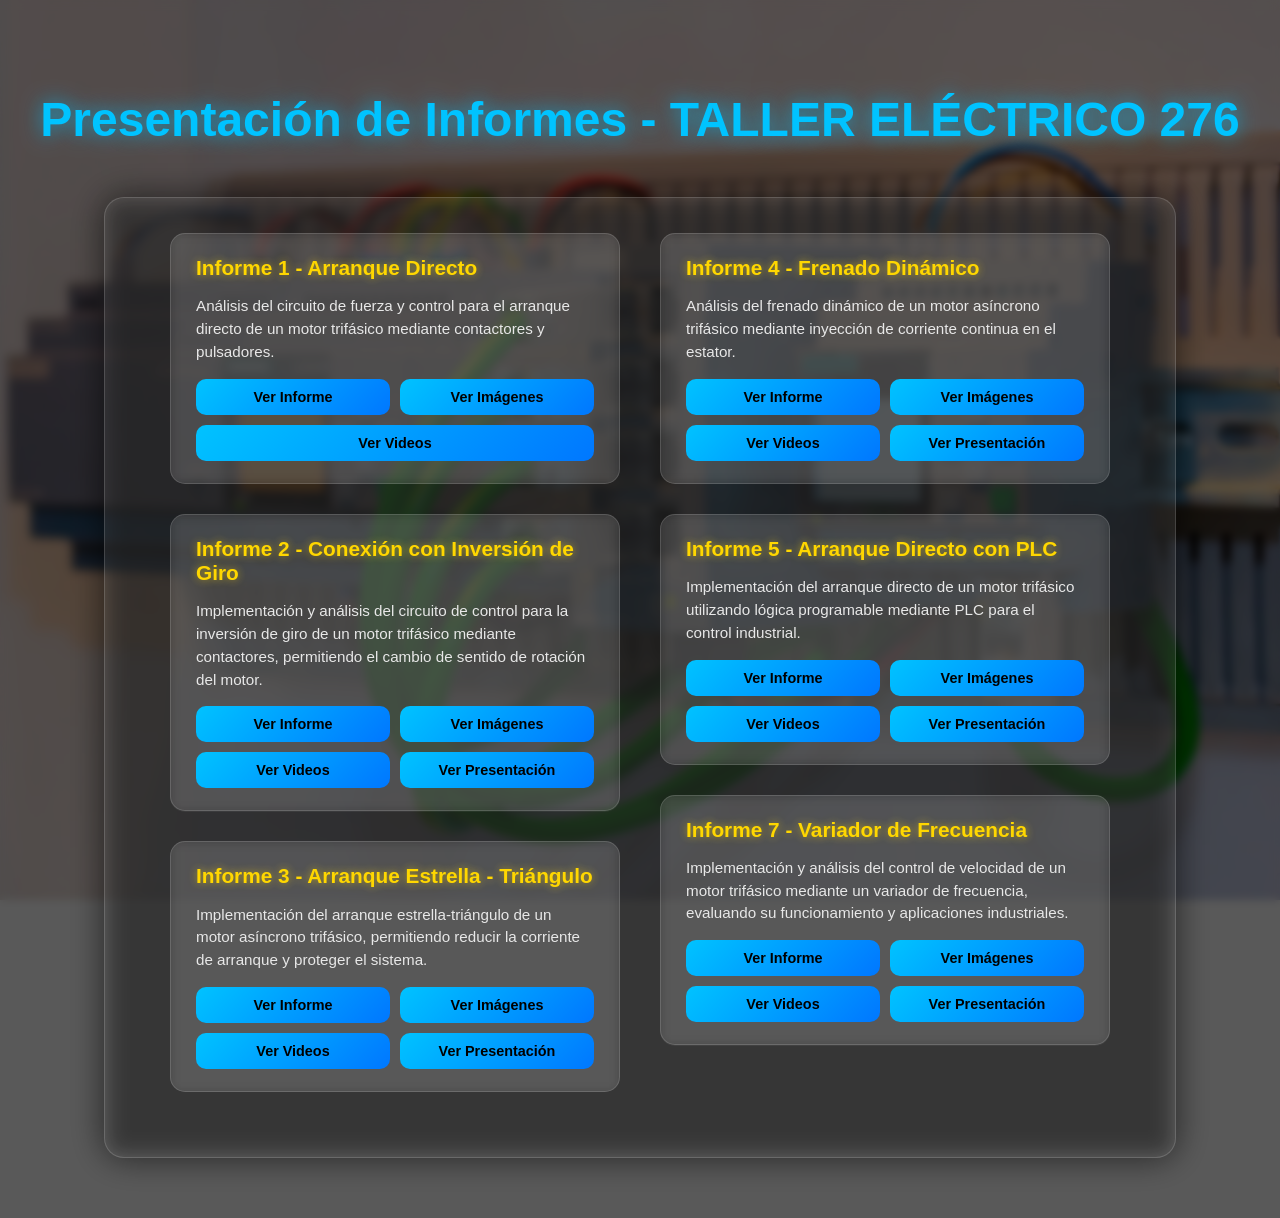
==== commit e1c202d4: "Initial commit" ====
--- a/index.html
+++ b/index.html
@@ -95,21 +95,20 @@
                                 <a href="#" target="_blank">Ver Presentación</a>
                             </div>
                         </div>
-
-                        <!-- PROYECTO FINAL -->
-                        <div class="informe">
-                            <h3>Proyecto Final</h3>
-                            <p>
-                                Proyecto integrador de Taller Eléctrico 276 aplicando
-                                circuitos de control industrial y automatización.
-                            </p>
-                            <div class="botones">
-                                <a href="#" target="_blank">Ver Informe</a>
-                                <a href="#" target="_blank">Ver Imágenes</a>
-                                <a href="#" target="_blank">Ver Videos</a>
-                                <a href="#" target="_blank">Ver Presentación</a>
-                            </div>
-                        </div>
+<!-- INFORME 7 -->
+<div class="informe">
+    <h3>Informe 7 - Variador de Frecuencia</h3>
+    <p>
+        Implementación y análisis del control de velocidad de un motor trifásico
+        mediante un variador de frecuencia, evaluando su funcionamiento y aplicaciones industriales.
+    </p>
+    <div class="botones">
+        <a href="https://docs.google.com/document/d/1oMzUj2DlW3auCbBfZ9zLWnabLr-s7hFnIbkZps4X00I/edit?tab=t.0" target="_blank">Ver Informe</a>
+        <a href="#" target="_blank">Ver Imágenes</a>
+        <a href="#" target="_blank">Ver Videos</a>
+        <a href="#" target="_blank">Ver Presentación</a>
+    </div>
+</div>
 
                     </div>
 
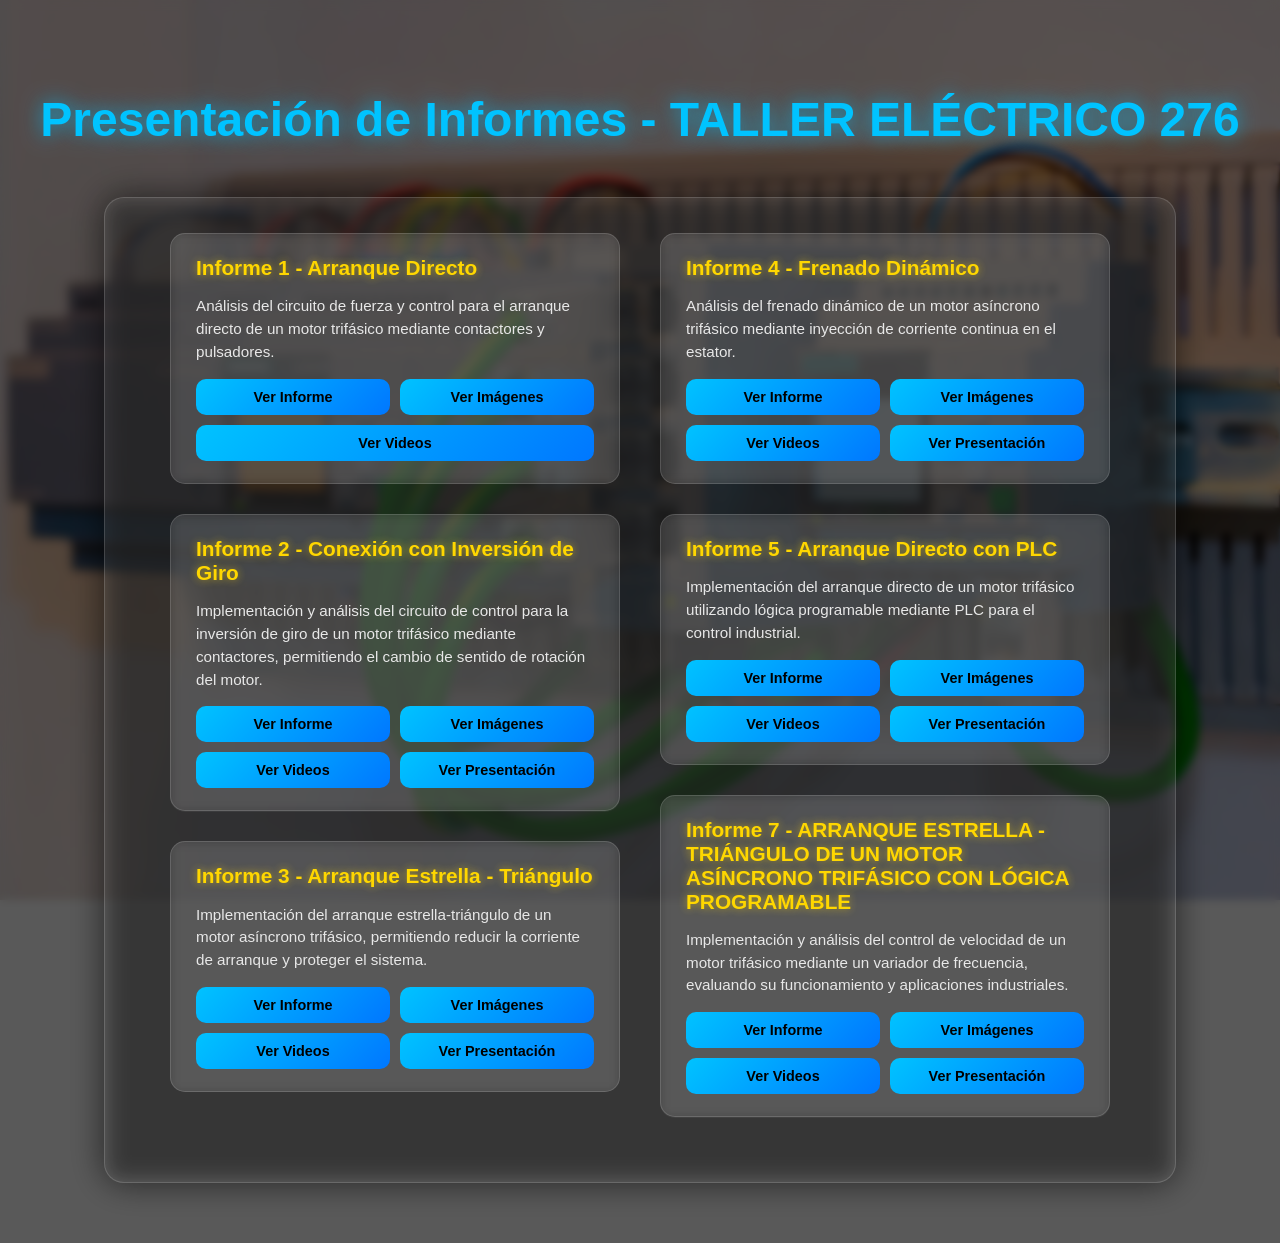
==== commit 181a979d: "Initial commit" ====
--- a/index.html
+++ b/index.html
@@ -97,7 +97,7 @@
                         </div>
 <!-- INFORME 7 -->
 <div class="informe">
-    <h3>Informe 7 - Variador de Frecuencia</h3>
+    <h3>Informe 7 - ARRANQUE ESTRELLA - TRIÁNGULO DE UN MOTOR ASÍNCRONO TRIFÁSICO  CON LÓGICA PROGRAMABLE</h3>
     <p>
         Implementación y análisis del control de velocidad de un motor trifásico
         mediante un variador de frecuencia, evaluando su funcionamiento y aplicaciones industriales.
